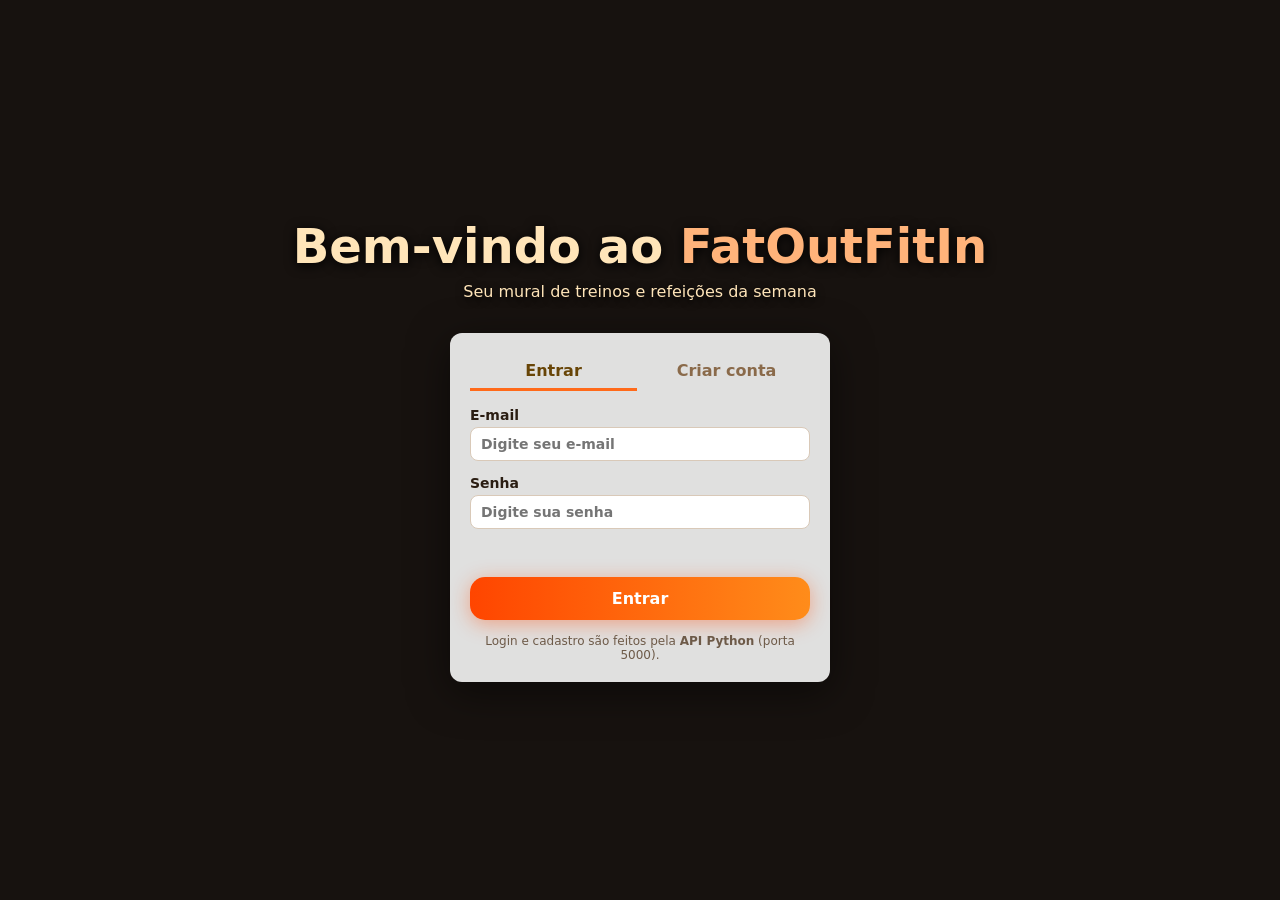
==== frontend/principal.html @ 639f62fc "FatOutFitIn: API Python (refeicoes/usuarios), API Java (treinos) e front-end de mural de cards" ====
<!DOCTYPE html>
<html lang="pt-br">
<head>
    <meta charset="UTF-8">
    <meta name="viewport" content="width=device-width, initial-scale=1.0">
    <title>FatOutFitIn | Mural</title>
    <link rel="stylesheet" href="./css/styles.css">
</head>
<body class="pagina-mural">

    <header class="topo">
        <div class="marca">🔥 <span>FatOutFitIn</span></div>
        <input id="busca" type="search" placeholder="Pesquisar cards...">
        <div class="status-apis">
            <span id="status-python" class="status" title="API Python - porta 5000">● Python</span>
            <span id="status-java" class="status" title="API Java - porta 8080">● Java</span>
        </div>
        <div class="usuario">
            <span id="nome-usuario"></span>
            <button id="btn-sair" class="btn-texto">Sair</button>
        </div>
    </header>

    <section class="barra">
        <div class="grupo-chips" id="filtro-tipo">
            <button class="chip ativo" data-tipo="todos">Tudo</button>
            <button class="chip" data-tipo="treino">🏋️ Treinos</button>
            <button class="chip" data-tipo="refeicao">🍽️ Refeições</button>
        </div>
        <div class="grupo-chips" id="filtro-dia"></div>
        <div class="grupo-chips">
            <button class="chip ativo" data-visao="mural">Mural</button>
            <button class="chip" data-visao="semana">Semana</button>
        </div>
    </section>

    <section class="novo-card">
        <button id="novo-treino" class="btn-novo treino">+ Novo treino <small>API Java</small></button>
        <button id="nova-refeicao" class="btn-novo refeicao">+ Nova refeição <small>API Python</small></button>
    </section>

    <section id="resumo" class="resumo"></section>

    <main id="conteudo">
        <section id="visao-mural">
            <h3 class="secao-titulo" id="titulo-fixados" hidden>📌 Fixados</h3>
            <div id="mural-fixados" class="mural"></div>
            <h3 class="secao-titulo" id="titulo-outros" hidden>Outros</h3>
            <div id="mural" class="mural"></div>
            <p id="vazio" class="vazio" hidden>Nenhum card por aqui. Crie um treino ou uma refeição!</p>
        </section>
        <section id="visao-semana" class="semana" hidden></section>
    </main>

    <!-- Editor de card -->
    <dialog id="editor">
        <form id="form-card" method="dialog">
            <h2 id="editor-titulo">Novo card</h2>

            <input name="titulo" class="input-titulo" placeholder="Título" maxlength="80" required>

            <div class="linha">
                <label>Dia
                    <select name="dia"></select>
                </label>
                <label class="so-treino">Grupo muscular
                    <input name="grupoMuscular" placeholder="Ex.: Peito e tríceps">
                </label>
                <label class="so-treino">Duração (min)
                    <input name="duracaoMin" type="number" min="0" max="600">
                </label>
                <label class="so-refeicao">Tipo
                    <select name="tipo">
                        <option value="cafe">Café da manhã</option>
                        <option value="almoco">Almoço</option>
                        <option value="lanche">Lanche</option>
                        <option value="jantar">Jantar</option>
                        <option value="pre-treino">Pré-treino</option>
                        <option value="pos-treino">Pós-treino</option>
                        <option value="ceia">Ceia</option>
                    </select>
                </label>
                <label class="so-refeicao">Calorias (kcal)
                    <input name="calorias" type="number" min="0">
                </label>
                <label class="so-refeicao">Proteínas (g)
                    <input name="proteinas" type="number" min="0">
                </label>
            </div>

            <h4 id="titulo-itens">Itens</h4>
            <div id="lista-itens" class="lista-itens"></div>
            <button type="button" id="add-item" class="btn-texto">+ Adicionar item</button>

            <label>Notas
                <textarea name="notas" rows="2" maxlength="500" placeholder="Observações, modo de preparo, dicas..."></textarea>
            </label>

            <div class="cores" id="seletor-cor"></div>

            <p id="erro-editor" class="mensagem erro" role="alert"></p>

            <div class="acoes-editor">
                <span id="origem-api" class="selo"></span>
                <button type="button" id="cancelar" class="btn-texto">Cancelar</button>
                <button type="submit" class="btn-primario">Salvar</button>
            </div>
        </form>
    </dialog>

    <div id="toast" class="toast" hidden></div>

    <script src="./js/api.js"></script>
    <script src="./js/mural.js"></script>
</body>
</html>
---- frontend/css/styles.css ----
/* =========================== Base =========================== */
:root {
    --fundo: #17120f;
    --superficie: #221b17;
    --superficie-2: #2d2420;
    --borda: #3d322c;
    --texto: #f3e9df;
    --texto-suave: #b5a69a;
    --fogo: #ff6a1a;
    --fogo-claro: #ffb37a;
    --java: #f89820;
    --python: #4b8bbe;
    --ok: #4caf7a;
    --erro: #ff5c5c;
    --raio: 12px;

    /* cores dos cards (estilo Keep, tema escuro) */
    --cor-padrao: #221b17;
    --cor-vermelho: #5c2b29;
    --cor-laranja: #614a19;
    --cor-amarelo: #635d19;
    --cor-verde: #345920;
    --cor-azul: #2d555e;
    --cor-roxo: #42275e;
    --cor-rosa: #5b2245;
}

* {
    padding: 0;
    margin: 0;
    box-sizing: border-box;
}

body {
    font-family: system-ui, -apple-system, "Segoe UI", Roboto, sans-serif;
    font-size: 16px;
    color: var(--texto);
    background: var(--fundo);
    min-height: 100vh;
}

button, input, select, textarea {
    font: inherit;
    color: inherit;
}

input, select, textarea {
    background: var(--superficie-2);
    border: 1px solid var(--borda);
    border-radius: 8px;
    padding: 8px 10px;
    width: 100%;
    outline: none;
}
input:focus, select:focus, textarea:focus {
    border-color: var(--fogo);
}
button { cursor: pointer; }

.mensagem { min-height: 1.2em; font-size: 14px; }
.mensagem.erro { color: var(--erro); }

/* =========================== Login =========================== */
.pagina-login {
    background-image: url(../img/FireAnimated.gif);
    background-size: cover;
    background-position: center;
    display: flex;
    flex-direction: column;
    align-items: center;
    justify-content: center;
    padding: 24px 16px;
}
.logo-login {
    color: rgb(255, 229, 185);
    font-size: clamp(28px, 6vw, 48px);
    text-align: center;
    text-shadow: 0 2px 12px #000;
}
.logo-login span { color: var(--fogo-claro); }
.slogan {
    color: #ffe5b9;
    margin: 8px 0 32px;
    text-shadow: 0 2px 8px #000;
    text-align: center;
}
.caixa-login {
    background-color: #f5f5f5e8;
    color: #2a1d12;
    width: min(380px, 100%);
    border-radius: var(--raio);
    padding: 20px;
    box-shadow: 0 10px 40px rgba(0, 0, 0, .5);
}
.caixa-login input {
    background: #fff;
    border-color: #d9c9b8;
    color: #2a1d12;
    margin-top: 4px;
}
.caixa-login form { display: flex; flex-direction: column; gap: 14px; }
.caixa-login label { font-weight: 600; font-size: 14px; }
.abas { display: flex; gap: 6px; margin-bottom: 16px; }
.aba {
    flex: 1;
    background: transparent;
    border: none;
    border-bottom: 3px solid transparent;
    padding: 8px;
    font-weight: 600;
    color: #8a6a4a;
}
.aba.ativa { color: rgb(104, 69, 7); border-color: var(--fogo); }
#login {
    margin-top: 4px;
    padding: 12px;
    border: none;
    border-radius: 15px;
    font-weight: 700;
    color: #fff;
    background: linear-gradient(90deg, #ff4500, #ff8c1a);
    box-shadow: 0 4px 20px rgba(255, 69, 0, 0.4);
}
#login:disabled { opacity: .6; cursor: wait; }
.dica { margin-top: 14px; font-size: 12px; color: #6d5a48; text-align: center; }

/* =========================== Mural =========================== */
.topo {
    position: sticky;
    top: 0;
    z-index: 5;
    display: flex;
    align-items: center;
    gap: 16px;
    padding: 12px 24px;
    background: rgba(23, 18, 15, .92);
    backdrop-filter: blur(8px);
    border-bottom: 1px solid var(--borda);
    flex-wrap: wrap;
}
.marca { font-size: 22px; font-weight: 800; }
.marca span {
    background: linear-gradient(90deg, var(--fogo), var(--fogo-claro));
    -webkit-background-clip: text;
    background-clip: text;
    color: transparent;
}
#busca { flex: 1; min-width: 180px; max-width: 520px; }
.status-apis { display: flex; gap: 8px; font-size: 13px; }
.status {
    padding: 4px 10px;
    border-radius: 99px;
    background: var(--superficie-2);
    color: var(--erro);
}
.status.online { color: var(--ok); }
.usuario { display: flex; align-items: center; gap: 10px; margin-left: auto; color: var(--texto-suave); }

.btn-texto {
    background: none;
    border: none;
    color: var(--fogo-claro);
    padding: 6px 10px;
    border-radius: 8px;
}
.btn-texto:hover { background: var(--superficie-2); }

.barra {
    display: flex;
    flex-wrap: wrap;
    gap: 12px 24px;
    justify-content: center;
    padding: 16px 24px 0;
}
.grupo-chips { display: flex; flex-wrap: wrap; gap: 6px; }
.chip {
    border: 1px solid var(--borda);
    background: transparent;
    padding: 6px 14px;
    border-radius: 99px;
    color: var(--texto-suave);
    font-size: 14px;
}
.chip:hover { border-color: var(--fogo); }
.chip.ativo { background: var(--fogo); border-color: var(--fogo); color: #1a0d05; font-weight: 600; }

.novo-card {
    display: flex;
    gap: 12px;
    justify-content: center;
    padding: 20px 24px 8px;
    flex-wrap: wrap;
}
.btn-novo {
    display: flex;
    flex-direction: column;
    align-items: flex-start;
    min-width: 220px;
    padding: 14px 18px;
    border-radius: var(--raio);
    background: var(--superficie);
    border: 1px solid var(--borda);
    font-weight: 600;
    text-align: left;
    box-shadow: 0 2px 8px rgba(0, 0, 0, .35);
}
.btn-novo small { font-weight: 400; font-size: 12px; color: var(--texto-suave); }
.btn-novo.treino { border-left: 4px solid var(--java); }
.btn-novo.refeicao { border-left: 4px solid var(--python); }
.btn-novo:hover { background: var(--superficie-2); }

.resumo {
    display: flex;
    flex-wrap: wrap;
    gap: 10px;
    justify-content: center;
    padding: 12px 24px;
}
.indicador {
    display: flex;
    flex-direction: column;
    align-items: center;
    min-width: 130px;
    padding: 10px 14px;
    border-radius: var(--raio);
    background: var(--superficie);
    border: 1px solid var(--borda);
}
.indicador b { font-size: 22px; color: var(--fogo-claro); }
.indicador span { font-size: 13px; color: var(--texto-suave); }
.indicador small { font-size: 11px; color: var(--texto-suave); opacity: .7; }

#conteudo { padding: 8px 24px 48px; max-width: 1400px; margin: 0 auto; }
.secao-titulo {
    font-size: 12px;
    letter-spacing: .08em;
    text-transform: uppercase;
    color: var(--texto-suave);
    margin: 16px 4px 8px;
}

/* layout "masonry" com colunas, como o Google Keep */
.mural { columns: 280px; column-gap: 16px; }
.vazio { text-align: center; color: var(--texto-suave); padding: 40px 0; }

.card {
    break-inside: avoid;
    margin-bottom: 16px;
    padding: 14px;
    border-radius: var(--raio);
    border: 1px solid var(--borda);
    background: var(--cor-padrao);
    transition: box-shadow .15s, transform .15s;
}
.card:hover { box-shadow: 0 4px 18px rgba(0, 0, 0, .5); }
.card header { display: flex; align-items: center; gap: 6px; margin-bottom: 8px; }
.card header .icone { margin-left: auto; }
.card h3 { font-size: 17px; cursor: pointer; margin-bottom: 4px; word-break: break-word; }
.card .meta { font-size: 13px; color: var(--texto-suave); margin-bottom: 8px; }
.card .notas { font-size: 14px; white-space: pre-wrap; margin-top: 8px; color: var(--texto-suave); }

.etiqueta {
    font-size: 11px;
    padding: 2px 8px;
    border-radius: 99px;
    background: rgba(255, 255, 255, .08);
}
.etiqueta.treino { color: var(--java); }
.etiqueta.refeicao { color: #8ec5f0; }

.checklist { list-style: none; display: flex; flex-direction: column; gap: 4px; }
.checklist li { display: flex; justify-content: space-between; gap: 8px; font-size: 14px; }
.checklist label { display: flex; gap: 8px; align-items: flex-start; cursor: pointer; }
.checklist input { width: auto; margin-top: 3px; accent-color: var(--fogo); }
.checklist small { color: var(--texto-suave); white-space: nowrap; }
.checklist li.feito span { text-decoration: line-through; opacity: .55; }

.progresso { height: 4px; border-radius: 4px; background: rgba(255, 255, 255, .1); margin-top: 10px; overflow: hidden; }
.progresso span { display: block; height: 100%; background: linear-gradient(90deg, var(--fogo), var(--fogo-claro)); }

.card footer {
    display: flex;
    align-items: center;
    gap: 4px;
    margin-top: 12px;
    opacity: .35;
    transition: opacity .15s;
}
.card:hover footer, .card:focus-within footer { opacity: 1; }
.origem { font-size: 11px; color: var(--texto-suave); margin-right: auto; }

.icone {
    background: none;
    border: none;
    border-radius: 50%;
    width: 30px;
    height: 30px;
    filter: grayscale(1);
    opacity: .7;
}
.icone:hover { background: rgba(255, 255, 255, .1); opacity: 1; filter: none; }
.icone.ativo { filter: none; opacity: 1; }

.paleta { display: flex; gap: 2px; }
.bolinha {
    width: 16px;
    height: 16px;
    border-radius: 50%;
    border: 1px solid rgba(255, 255, 255, .25);
}
.bolinha.selecionada { outline: 2px solid var(--fogo); outline-offset: 2px; }
.cor-padrao { background: var(--cor-padrao); }
.cor-vermelho { background: var(--cor-vermelho); }
.cor-laranja { background: var(--cor-laranja); }
.cor-amarelo { background: var(--cor-amarelo); }
.cor-verde { background: var(--cor-verde); }
.cor-azul { background: var(--cor-azul); }
.cor-roxo { background: var(--cor-roxo); }
.cor-rosa { background: var(--cor-rosa); }

/* visão semanal */
.semana {
    display: grid;
    grid-template-columns: repeat(7, minmax(230px, 1fr));
    gap: 12px;
    overflow-x: auto;
    padding-bottom: 8px;
}
.coluna-dia {
    background: rgba(255, 255, 255, .03);
    border: 1px solid var(--borda);
    border-radius: var(--raio);
    padding: 10px;
}
.coluna-dia.hoje { border-color: var(--fogo); }
.coluna-dia h3 { font-size: 16px; margin-bottom: 6px; }
.coluna-dia h3 small { color: var(--fogo); font-size: 12px; }
.coluna-dia .totais { display: flex; flex-direction: column; gap: 2px; font-size: 12px; color: var(--texto-suave); margin-bottom: 10px; }
.coluna-dia .card { margin-bottom: 10px; }
.coluna-dia .card .paleta { display: none; }

/* editor */
dialog {
    margin: auto;
    width: min(640px, calc(100% - 32px));
    max-height: calc(100vh - 32px);
    background: var(--superficie);
    color: var(--texto);
    border: 1px solid var(--borda);
    border-radius: var(--raio);
    padding: 20px;
}
dialog::backdrop { background: rgba(0, 0, 0, .6); }
#form-card { display: flex; flex-direction: column; gap: 12px; }
#form-card h2 { font-size: 18px; }
#form-card h4 { font-size: 14px; color: var(--texto-suave); }
#form-card label { font-size: 13px; color: var(--texto-suave); display: flex; flex-direction: column; gap: 4px; }
.input-titulo { font-size: 18px; font-weight: 600; }
.linha { display: grid; grid-template-columns: repeat(auto-fit, minmax(140px, 1fr)); gap: 10px; }
.modo-treino .so-refeicao, .modo-refeicao .so-treino { display: none !important; }
.lista-itens { display: flex; flex-direction: column; gap: 6px; }
.item-editor { display: flex; gap: 6px; align-items: center; }
.item-editor input[type=checkbox] { width: auto; accent-color: var(--fogo); }
.item-editor .cresce { flex: 1; min-width: 0; }
.item-editor .curto { width: 70px; flex: none; }
.cores { display: flex; gap: 8px; }
.cores .bolinha { width: 24px; height: 24px; }
.acoes-editor { display: flex; align-items: center; gap: 8px; justify-content: flex-end; }
.selo { margin-right: auto; font-size: 12px; color: var(--texto-suave); }
.btn-primario {
    border: none;
    border-radius: 8px;
    padding: 8px 20px;
    font-weight: 700;
    color: #1a0d05;
    background: linear-gradient(90deg, var(--fogo), var(--fogo-claro));
}

.toast {
    position: fixed;
    bottom: 24px;
    left: 50%;
    transform: translateX(-50%);
    background: #333;
    color: #fff;
    padding: 10px 18px;
    border-radius: 8px;
    box-shadow: 0 4px 16px rgba(0, 0, 0, .5);
    z-index: 10;
    max-width: calc(100% - 32px);
}
.toast.erro { background: #7a2020; }

@media (max-width: 640px) {
    .topo { padding: 10px 16px; gap: 10px; }
    .barra, .novo-card, .resumo, #conteudo { padding-left: 16px; padding-right: 16px; }
    .btn-novo { min-width: 0; flex: 1; }
    .item-editor { flex-wrap: wrap; }
    .item-editor .cresce { flex-basis: calc(100% - 70px); }
}
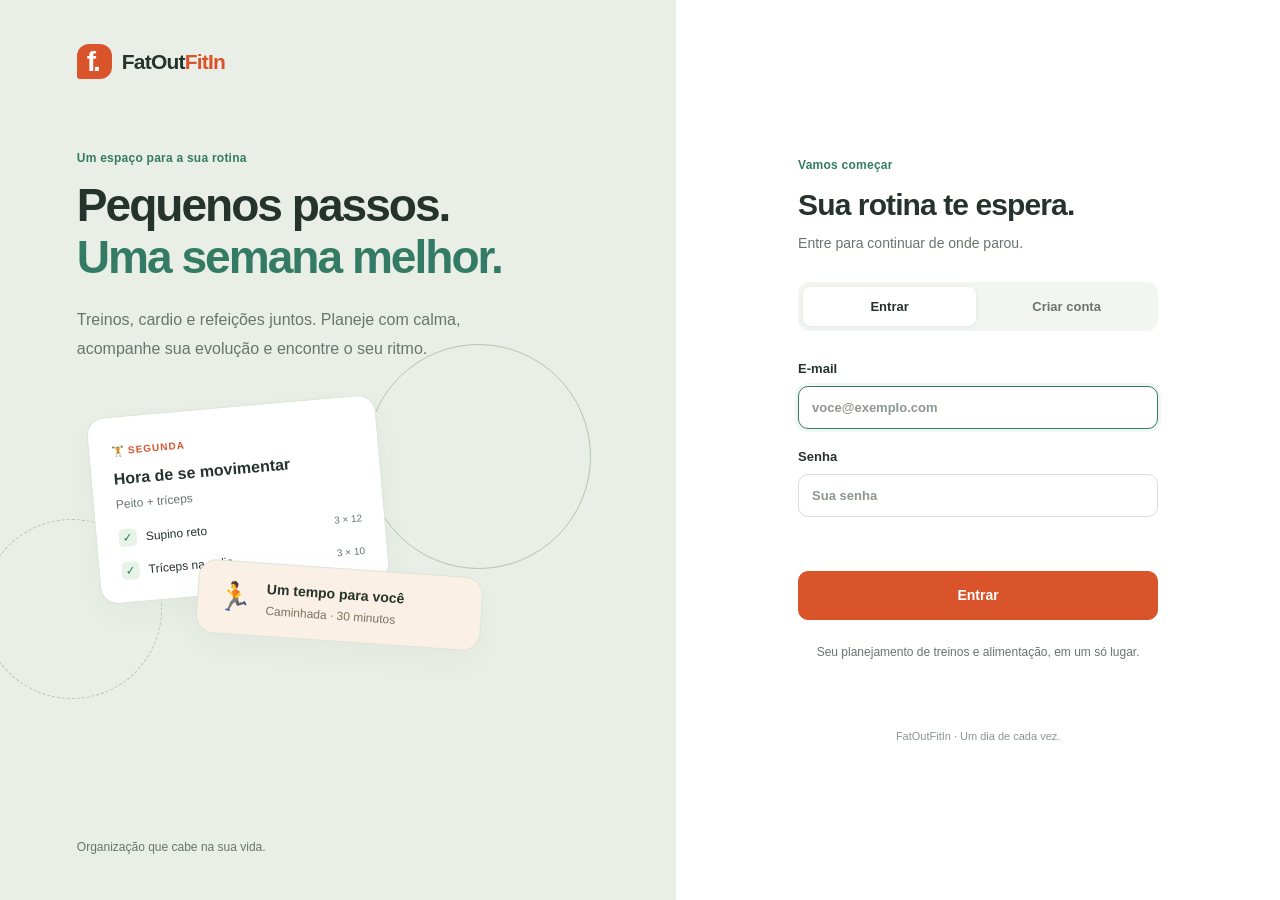
==== commit 3f7d6e18: "Melhora planejamento com cardio, catálogos personalizados e novo visual Adiciona autenticação assina" ====
--- a/frontend/principal.html
+++ b/frontend/principal.html
@@ -1,116 +1,47 @@
-<!DOCTYPE html>
-<html lang="pt-br">
-<head>
-    <meta charset="UTF-8">
-    <meta name="viewport" content="width=device-width, initial-scale=1.0">
-    <title>FatOutFitIn | Mural</title>
-    <link rel="stylesheet" href="./css/styles.css">
-</head>
-<body class="pagina-mural">
-
-    <header class="topo">
-        <div class="marca">🔥 <span>FatOutFitIn</span></div>
-        <input id="busca" type="search" placeholder="Pesquisar cards...">
-        <div class="status-apis">
-            <span id="status-python" class="status" title="API Python - porta 5000">● Python</span>
-            <span id="status-java" class="status" title="API Java - porta 8080">● Java</span>
-        </div>
-        <div class="usuario">
-            <span id="nome-usuario"></span>
-            <button id="btn-sair" class="btn-texto">Sair</button>
-        </div>
-    </header>
-
-    <section class="barra">
-        <div class="grupo-chips" id="filtro-tipo">
-            <button class="chip ativo" data-tipo="todos">Tudo</button>
-            <button class="chip" data-tipo="treino">🏋️ Treinos</button>
-            <button class="chip" data-tipo="refeicao">🍽️ Refeições</button>
-        </div>
-        <div class="grupo-chips" id="filtro-dia"></div>
-        <div class="grupo-chips">
-            <button class="chip ativo" data-visao="mural">Mural</button>
-            <button class="chip" data-visao="semana">Semana</button>
-        </div>
-    </section>
-
-    <section class="novo-card">
-        <button id="novo-treino" class="btn-novo treino">+ Novo treino <small>API Java</small></button>
-        <button id="nova-refeicao" class="btn-novo refeicao">+ Nova refeição <small>API Python</small></button>
-    </section>
-
-    <section id="resumo" class="resumo"></section>
-
-    <main id="conteudo">
-        <section id="visao-mural">
-            <h3 class="secao-titulo" id="titulo-fixados" hidden>📌 Fixados</h3>
-            <div id="mural-fixados" class="mural"></div>
-            <h3 class="secao-titulo" id="titulo-outros" hidden>Outros</h3>
-            <div id="mural" class="mural"></div>
-            <p id="vazio" class="vazio" hidden>Nenhum card por aqui. Crie um treino ou uma refeição!</p>
-        </section>
-        <section id="visao-semana" class="semana" hidden></section>
-    </main>
-
-    <!-- Editor de card -->
-    <dialog id="editor">
-        <form id="form-card" method="dialog">
-            <h2 id="editor-titulo">Novo card</h2>
-
-            <input name="titulo" class="input-titulo" placeholder="Título" maxlength="80" required>
-
-            <div class="linha">
-                <label>Dia
-                    <select name="dia"></select>
-                </label>
-                <label class="so-treino">Grupo muscular
-                    <input name="grupoMuscular" placeholder="Ex.: Peito e tríceps">
-                </label>
-                <label class="so-treino">Duração (min)
-                    <input name="duracaoMin" type="number" min="0" max="600">
-                </label>
-                <label class="so-refeicao">Tipo
-                    <select name="tipo">
-                        <option value="cafe">Café da manhã</option>
-                        <option value="almoco">Almoço</option>
-                        <option value="lanche">Lanche</option>
-                        <option value="jantar">Jantar</option>
-                        <option value="pre-treino">Pré-treino</option>
-                        <option value="pos-treino">Pós-treino</option>
-                        <option value="ceia">Ceia</option>
-                    </select>
-                </label>
-                <label class="so-refeicao">Calorias (kcal)
-                    <input name="calorias" type="number" min="0">
-                </label>
-                <label class="so-refeicao">Proteínas (g)
-                    <input name="proteinas" type="number" min="0">
-                </label>
-            </div>
-
-            <h4 id="titulo-itens">Itens</h4>
-            <div id="lista-itens" class="lista-itens"></div>
-            <button type="button" id="add-item" class="btn-texto">+ Adicionar item</button>
-
-            <label>Notas
-                <textarea name="notas" rows="2" maxlength="500" placeholder="Observações, modo de preparo, dicas..."></textarea>
-            </label>
-
-            <div class="cores" id="seletor-cor"></div>
-
-            <p id="erro-editor" class="mensagem erro" role="alert"></p>
-
-            <div class="acoes-editor">
-                <span id="origem-api" class="selo"></span>
-                <button type="button" id="cancelar" class="btn-texto">Cancelar</button>
-                <button type="submit" class="btn-primario">Salvar</button>
-            </div>
-        </form>
-    </dialog>
-
-    <div id="toast" class="toast" hidden></div>
-
-    <script src="./js/api.js"></script>
-    <script src="./js/mural.js"></script>
-</body>
-</html>
+<!doctype html>
+<html lang="pt-BR"><head>
+  <meta charset="utf-8"><meta name="viewport" content="width=device-width,initial-scale=1">
+  <meta name="theme-color" content="#f4f6f3"><title>FatOutFitIn · Meu planejamento</title><link rel="stylesheet" href="./css/styles.css">
+</head><body class="pagina-mural">
+  <aside class="sidebar">
+    <a class="marca" href="./principal.html"><span class="brand-symbol" aria-hidden="true">f.</span>FatOut<span>FitIn</span></a>
+    <p class="nav-caption">Seu espaço</p><nav id="filtro-tipo" aria-label="Filtrar planejamento">
+      <button class="nav-item ativo" data-tipo="todos"><span aria-hidden="true">▦</span> Meu planejamento</button>
+      <button class="nav-item" data-tipo="treino"><span aria-hidden="true">🏋️</span> Musculação</button>
+      <button class="nav-item" data-tipo="cardio"><span aria-hidden="true">🏃</span> Cardio</button>
+      <button class="nav-item" data-tipo="refeicao"><span aria-hidden="true">🍽️</span> Refeições</button>
+    </nav><div class="sidebar-note"><span class="small-sun" aria-hidden="true">✳</span><strong>O seu ritmo conta.</strong><p>Uma rotina consistente começa com o próximo passo.</p></div>
+    <details class="diagnostico"><summary>Conexão dos serviços</summary><div class="status-apis"><span id="status-python" class="status">Python</span><span id="status-java" class="status">Java</span></div></details>
+    <button id="btn-sair" class="nav-item sair"><span aria-hidden="true">⇥</span> Sair da conta</button>
+  </aside>
+  <div class="app-main"><header class="topo">
+    <div class="mobile-brand">FatOutFitIn</div><span class="breadcrumb">Meu espaço <span>/</span> Planejamento</span>
+    <label class="search-wrap"><span aria-hidden="true">⌕</span><input id="busca" type="search" placeholder="Buscar no seu mural" aria-label="Buscar no mural"></label>
+    <div class="usuario"><span id="avatar" class="avatar" aria-hidden="true"></span><span id="nome-usuario"></span></div>
+  </header><main class="workspace">
+    <section class="page-heading"><div><p id="saudacao" class="greeting"></p><h1>Sua semana, no seu ritmo.</h1><p class="page-description">Um lugar para cuidar do que faz bem a você.</p></div>
+      <div class="novo-card"><button id="novo-treino" class="btn-primario">+ Novo treino</button><button id="novo-cardio" class="btn-secundario">+ Cardio</button><button id="nova-refeicao" class="btn-secundario">+ Refeição</button></div>
+    </section><section id="resumo" class="resumo" aria-label="Resumo da semana"></section>
+    <section class="barra" aria-label="Visualização e dias"><div class="toolbar-title"><span class="section-dot"></span><h2 id="titulo-mural">Meu mural</h2><span id="contagem-cards" class="count-badge">0</span></div>
+      <div class="toolbar-actions"><details id="filtro-dia" class="day-picker"><summary><span aria-hidden="true">▦</span><span id="dia-filtro-label">Semana toda</span><span class="chevron">⌄</span></summary><div class="day-popover"><span class="popover-label">Qual dia você quer ver?</span><div id="dias-filtro" class="day-balloons"></div><button type="button" data-dia-filtro="todos" class="all-days">Ver a semana toda</button></div></details>
+        <div id="filtro-visao" class="view-switch" role="group" aria-label="Visualização"><button class="ativo" data-visao="mural">Mural</button><button data-visao="semana">Semana</button></div></div>
+    </section><div id="erro-carregamento" class="load-error" hidden role="alert"></div>
+    <div id="conteudo"><section id="visao-mural"><h3 class="secao-titulo" id="titulo-fixados" hidden>Fixados para você</h3><div id="mural-fixados" class="mural"></div><h3 class="secao-titulo" id="titulo-outros" hidden>Seu planejamento</h3><div id="mural" class="mural"></div><div id="vazio" class="vazio" hidden></div></section><section id="visao-semana" class="semana" hidden aria-label="Planejamento por dia"></section></div>
+    <footer class="workspace-footer">Um dia de cada vez. Cada passo conta.</footer>
+  </main></div>
+  <dialog id="editor" aria-labelledby="editor-titulo"><form id="form-card" novalidate>
+    <div class="editor-header"><div><span id="editor-tag" class="intro-tag">Planeje seu próximo passo</span><h2 id="editor-titulo">Novo treino</h2></div><button type="button" id="fechar-editor" class="icon-button" aria-label="Fechar editor">×</button></div>
+    <label>Título<input name="titulo" class="input-titulo" placeholder="Ex.: Treino A" maxlength="80" required></label>
+    <div class="editor-grid"><div class="field"><span class="field-label">Dia da semana</span><input name="dia" type="hidden"><details id="editor-dia" class="day-picker"><summary><span id="dia-editor-label"></span><span class="chevron">⌄</span></summary><div class="day-popover"><span class="popover-label">Escolha um dia</span><div id="dias-editor" class="day-balloons"></div></div></details></div>
+      <label class="so-atividade">Duração (min)<input name="duracaoMin" type="number" min="0" max="600" placeholder="Ex.: 45"></label>
+      <label class="so-refeicao">Refeição<select name="tipo"><option value="cafe">Café da manhã</option><option value="almoco">Almoço</option><option value="lanche">Lanche</option><option value="jantar">Jantar</option><option value="pre-treino">Pré-treino</option><option value="pos-treino">Pós-treino</option><option value="ceia">Ceia</option></select></label></div>
+    <fieldset class="so-treino grupos-field"><legend>Grupos musculares <small>Escolha quantos quiser</small></legend><div id="grupos-musculares" class="choice-pills"></div><details class="custom-add"><summary>+ Grupo personalizado</summary><div class="custom-row"><input id="nome-grupo-personalizado" aria-label="Nome do grupo personalizado" maxlength="40" placeholder="Nome do seu grupo"><button type="button" id="salvar-grupo" class="btn-secundario">Salvar grupo</button></div><small>Fica salvo na sua conta para os próximos treinos.</small></details></fieldset>
+    <div class="so-cardio cardio-fields"><div class="editor-grid"><label>Atividade<select name="tipoCardio" id="tipo-cardio"></select></label><label>Intensidade<select name="intensidade"><option value="leve">Leve</option><option value="moderada">Moderada</option><option value="intensa">Intensa</option></select></label><label>Distância (km) <small>Opcional</small><input name="distanciaKm" type="number" min="0" max="1000" step="0.01" placeholder="Ex.: 5"></label></div><label id="outra-atividade-wrap" hidden>Nome da atividade<input name="outraAtividade" maxlength="80" placeholder="Ex.: Patinação"></label><label class="check-row"><input name="concluido" type="checkbox"> Já concluí este cardio</label></div>
+    <section class="so-itens"><div class="items-heading"><h3 id="titulo-itens">Exercícios</h3><button type="button" id="add-item" class="btn-texto">+ Adicionar exercício</button></div><p class="so-refeicao ajuda">Escolha um alimento e a quantidade. Os nutrientes são calculados automaticamente.</p><div id="lista-itens" class="lista-itens"></div><div id="totais-editor" class="so-refeicao totais-editor"></div></section>
+    <label>Observações <small>Opcional</small><textarea name="notas" rows="2" maxlength="500"></textarea></label>
+    <details class="card-customization"><summary>Personalizar cor do card</summary><div class="cores" id="seletor-cor"></div></details>
+    <p id="erro-editor" class="mensagem erro" role="alert"></p>
+    <div class="acoes-editor"><span id="origem-api" class="selo"></span><button type="button" id="cancelar" class="btn-secundario">Cancelar</button><button type="submit" class="btn-primario">Salvar treino</button></div>
+  </form></dialog><div id="toast" class="toast" role="status" aria-live="polite" hidden></div>
+  <script src="./js/config.js"></script><script src="./js/api.js"></script><script src="./js/mural.js"></script>
+</body></html>
--- a/frontend/css/styles.css
+++ b/frontend/css/styles.css
@@ -1,400 +1,69 @@
-/* =========================== Base =========================== */
-:root {
-    --fundo: #17120f;
-    --superficie: #221b17;
-    --superficie-2: #2d2420;
-    --borda: #3d322c;
-    --texto: #f3e9df;
-    --texto-suave: #b5a69a;
-    --fogo: #ff6a1a;
-    --fogo-claro: #ffb37a;
-    --java: #f89820;
-    --python: #4b8bbe;
-    --ok: #4caf7a;
-    --erro: #ff5c5c;
-    --raio: 12px;
-
-    /* cores dos cards (estilo Keep, tema escuro) */
-    --cor-padrao: #221b17;
-    --cor-vermelho: #5c2b29;
-    --cor-laranja: #614a19;
-    --cor-amarelo: #635d19;
-    --cor-verde: #345920;
-    --cor-azul: #2d555e;
-    --cor-roxo: #42275e;
-    --cor-rosa: #5b2245;
-}
-
-* {
-    padding: 0;
-    margin: 0;
-    box-sizing: border-box;
-}
-
-body {
-    font-family: system-ui, -apple-system, "Segoe UI", Roboto, sans-serif;
-    font-size: 16px;
-    color: var(--texto);
-    background: var(--fundo);
-    min-height: 100vh;
-}
-
-button, input, select, textarea {
-    font: inherit;
-    color: inherit;
-}
-
-input, select, textarea {
-    background: var(--superficie-2);
-    border: 1px solid var(--borda);
-    border-radius: 8px;
-    padding: 8px 10px;
-    width: 100%;
-    outline: none;
-}
-input:focus, select:focus, textarea:focus {
-    border-color: var(--fogo);
-}
-button { cursor: pointer; }
-
-.mensagem { min-height: 1.2em; font-size: 14px; }
-.mensagem.erro { color: var(--erro); }
-
-/* =========================== Login =========================== */
-.pagina-login {
-    background-image: url(../img/FireAnimated.gif);
-    background-size: cover;
-    background-position: center;
-    display: flex;
-    flex-direction: column;
-    align-items: center;
-    justify-content: center;
-    padding: 24px 16px;
-}
-.logo-login {
-    color: rgb(255, 229, 185);
-    font-size: clamp(28px, 6vw, 48px);
-    text-align: center;
-    text-shadow: 0 2px 12px #000;
-}
-.logo-login span { color: var(--fogo-claro); }
-.slogan {
-    color: #ffe5b9;
-    margin: 8px 0 32px;
-    text-shadow: 0 2px 8px #000;
-    text-align: center;
-}
-.caixa-login {
-    background-color: #f5f5f5e8;
-    color: #2a1d12;
-    width: min(380px, 100%);
-    border-radius: var(--raio);
-    padding: 20px;
-    box-shadow: 0 10px 40px rgba(0, 0, 0, .5);
-}
-.caixa-login input {
-    background: #fff;
-    border-color: #d9c9b8;
-    color: #2a1d12;
-    margin-top: 4px;
-}
-.caixa-login form { display: flex; flex-direction: column; gap: 14px; }
-.caixa-login label { font-weight: 600; font-size: 14px; }
-.abas { display: flex; gap: 6px; margin-bottom: 16px; }
-.aba {
-    flex: 1;
-    background: transparent;
-    border: none;
-    border-bottom: 3px solid transparent;
-    padding: 8px;
-    font-weight: 600;
-    color: #8a6a4a;
-}
-.aba.ativa { color: rgb(104, 69, 7); border-color: var(--fogo); }
-#login {
-    margin-top: 4px;
-    padding: 12px;
-    border: none;
-    border-radius: 15px;
-    font-weight: 700;
-    color: #fff;
-    background: linear-gradient(90deg, #ff4500, #ff8c1a);
-    box-shadow: 0 4px 20px rgba(255, 69, 0, 0.4);
-}
-#login:disabled { opacity: .6; cursor: wait; }
-.dica { margin-top: 14px; font-size: 12px; color: #6d5a48; text-align: center; }
-
-/* =========================== Mural =========================== */
-.topo {
-    position: sticky;
-    top: 0;
-    z-index: 5;
-    display: flex;
-    align-items: center;
-    gap: 16px;
-    padding: 12px 24px;
-    background: rgba(23, 18, 15, .92);
-    backdrop-filter: blur(8px);
-    border-bottom: 1px solid var(--borda);
-    flex-wrap: wrap;
-}
-.marca { font-size: 22px; font-weight: 800; }
-.marca span {
-    background: linear-gradient(90deg, var(--fogo), var(--fogo-claro));
-    -webkit-background-clip: text;
-    background-clip: text;
-    color: transparent;
-}
-#busca { flex: 1; min-width: 180px; max-width: 520px; }
-.status-apis { display: flex; gap: 8px; font-size: 13px; }
-.status {
-    padding: 4px 10px;
-    border-radius: 99px;
-    background: var(--superficie-2);
-    color: var(--erro);
-}
-.status.online { color: var(--ok); }
-.usuario { display: flex; align-items: center; gap: 10px; margin-left: auto; color: var(--texto-suave); }
-
-.btn-texto {
-    background: none;
-    border: none;
-    color: var(--fogo-claro);
-    padding: 6px 10px;
-    border-radius: 8px;
-}
-.btn-texto:hover { background: var(--superficie-2); }
-
-.barra {
-    display: flex;
-    flex-wrap: wrap;
-    gap: 12px 24px;
-    justify-content: center;
-    padding: 16px 24px 0;
-}
-.grupo-chips { display: flex; flex-wrap: wrap; gap: 6px; }
-.chip {
-    border: 1px solid var(--borda);
-    background: transparent;
-    padding: 6px 14px;
-    border-radius: 99px;
-    color: var(--texto-suave);
-    font-size: 14px;
-}
-.chip:hover { border-color: var(--fogo); }
-.chip.ativo { background: var(--fogo); border-color: var(--fogo); color: #1a0d05; font-weight: 600; }
-
-.novo-card {
-    display: flex;
-    gap: 12px;
-    justify-content: center;
-    padding: 20px 24px 8px;
-    flex-wrap: wrap;
-}
-.btn-novo {
-    display: flex;
-    flex-direction: column;
-    align-items: flex-start;
-    min-width: 220px;
-    padding: 14px 18px;
-    border-radius: var(--raio);
-    background: var(--superficie);
-    border: 1px solid var(--borda);
-    font-weight: 600;
-    text-align: left;
-    box-shadow: 0 2px 8px rgba(0, 0, 0, .35);
-}
-.btn-novo small { font-weight: 400; font-size: 12px; color: var(--texto-suave); }
-.btn-novo.treino { border-left: 4px solid var(--java); }
-.btn-novo.refeicao { border-left: 4px solid var(--python); }
-.btn-novo:hover { background: var(--superficie-2); }
-
-.resumo {
-    display: flex;
-    flex-wrap: wrap;
-    gap: 10px;
-    justify-content: center;
-    padding: 12px 24px;
-}
-.indicador {
-    display: flex;
-    flex-direction: column;
-    align-items: center;
-    min-width: 130px;
-    padding: 10px 14px;
-    border-radius: var(--raio);
-    background: var(--superficie);
-    border: 1px solid var(--borda);
-}
-.indicador b { font-size: 22px; color: var(--fogo-claro); }
-.indicador span { font-size: 13px; color: var(--texto-suave); }
-.indicador small { font-size: 11px; color: var(--texto-suave); opacity: .7; }
-
-#conteudo { padding: 8px 24px 48px; max-width: 1400px; margin: 0 auto; }
-.secao-titulo {
-    font-size: 12px;
-    letter-spacing: .08em;
-    text-transform: uppercase;
-    color: var(--texto-suave);
-    margin: 16px 4px 8px;
-}
-
-/* layout "masonry" com colunas, como o Google Keep */
-.mural { columns: 280px; column-gap: 16px; }
-.vazio { text-align: center; color: var(--texto-suave); padding: 40px 0; }
-
-.card {
-    break-inside: avoid;
-    margin-bottom: 16px;
-    padding: 14px;
-    border-radius: var(--raio);
-    border: 1px solid var(--borda);
-    background: var(--cor-padrao);
-    transition: box-shadow .15s, transform .15s;
-}
-.card:hover { box-shadow: 0 4px 18px rgba(0, 0, 0, .5); }
-.card header { display: flex; align-items: center; gap: 6px; margin-bottom: 8px; }
-.card header .icone { margin-left: auto; }
-.card h3 { font-size: 17px; cursor: pointer; margin-bottom: 4px; word-break: break-word; }
-.card .meta { font-size: 13px; color: var(--texto-suave); margin-bottom: 8px; }
-.card .notas { font-size: 14px; white-space: pre-wrap; margin-top: 8px; color: var(--texto-suave); }
-
-.etiqueta {
-    font-size: 11px;
-    padding: 2px 8px;
-    border-radius: 99px;
-    background: rgba(255, 255, 255, .08);
-}
-.etiqueta.treino { color: var(--java); }
-.etiqueta.refeicao { color: #8ec5f0; }
-
-.checklist { list-style: none; display: flex; flex-direction: column; gap: 4px; }
-.checklist li { display: flex; justify-content: space-between; gap: 8px; font-size: 14px; }
-.checklist label { display: flex; gap: 8px; align-items: flex-start; cursor: pointer; }
-.checklist input { width: auto; margin-top: 3px; accent-color: var(--fogo); }
-.checklist small { color: var(--texto-suave); white-space: nowrap; }
-.checklist li.feito span { text-decoration: line-through; opacity: .55; }
-
-.progresso { height: 4px; border-radius: 4px; background: rgba(255, 255, 255, .1); margin-top: 10px; overflow: hidden; }
-.progresso span { display: block; height: 100%; background: linear-gradient(90deg, var(--fogo), var(--fogo-claro)); }
-
-.card footer {
-    display: flex;
-    align-items: center;
-    gap: 4px;
-    margin-top: 12px;
-    opacity: .35;
-    transition: opacity .15s;
-}
-.card:hover footer, .card:focus-within footer { opacity: 1; }
-.origem { font-size: 11px; color: var(--texto-suave); margin-right: auto; }
-
-.icone {
-    background: none;
-    border: none;
-    border-radius: 50%;
-    width: 30px;
-    height: 30px;
-    filter: grayscale(1);
-    opacity: .7;
-}
-.icone:hover { background: rgba(255, 255, 255, .1); opacity: 1; filter: none; }
-.icone.ativo { filter: none; opacity: 1; }
-
-.paleta { display: flex; gap: 2px; }
-.bolinha {
-    width: 16px;
-    height: 16px;
-    border-radius: 50%;
-    border: 1px solid rgba(255, 255, 255, .25);
-}
-.bolinha.selecionada { outline: 2px solid var(--fogo); outline-offset: 2px; }
-.cor-padrao { background: var(--cor-padrao); }
-.cor-vermelho { background: var(--cor-vermelho); }
-.cor-laranja { background: var(--cor-laranja); }
-.cor-amarelo { background: var(--cor-amarelo); }
-.cor-verde { background: var(--cor-verde); }
-.cor-azul { background: var(--cor-azul); }
-.cor-roxo { background: var(--cor-roxo); }
-.cor-rosa { background: var(--cor-rosa); }
-
-/* visão semanal */
-.semana {
-    display: grid;
-    grid-template-columns: repeat(7, minmax(230px, 1fr));
-    gap: 12px;
-    overflow-x: auto;
-    padding-bottom: 8px;
-}
-.coluna-dia {
-    background: rgba(255, 255, 255, .03);
-    border: 1px solid var(--borda);
-    border-radius: var(--raio);
-    padding: 10px;
-}
-.coluna-dia.hoje { border-color: var(--fogo); }
-.coluna-dia h3 { font-size: 16px; margin-bottom: 6px; }
-.coluna-dia h3 small { color: var(--fogo); font-size: 12px; }
-.coluna-dia .totais { display: flex; flex-direction: column; gap: 2px; font-size: 12px; color: var(--texto-suave); margin-bottom: 10px; }
-.coluna-dia .card { margin-bottom: 10px; }
-.coluna-dia .card .paleta { display: none; }
-
-/* editor */
-dialog {
-    margin: auto;
-    width: min(640px, calc(100% - 32px));
-    max-height: calc(100vh - 32px);
-    background: var(--superficie);
-    color: var(--texto);
-    border: 1px solid var(--borda);
-    border-radius: var(--raio);
-    padding: 20px;
-}
-dialog::backdrop { background: rgba(0, 0, 0, .6); }
-#form-card { display: flex; flex-direction: column; gap: 12px; }
-#form-card h2 { font-size: 18px; }
-#form-card h4 { font-size: 14px; color: var(--texto-suave); }
-#form-card label { font-size: 13px; color: var(--texto-suave); display: flex; flex-direction: column; gap: 4px; }
-.input-titulo { font-size: 18px; font-weight: 600; }
-.linha { display: grid; grid-template-columns: repeat(auto-fit, minmax(140px, 1fr)); gap: 10px; }
-.modo-treino .so-refeicao, .modo-refeicao .so-treino { display: none !important; }
-.lista-itens { display: flex; flex-direction: column; gap: 6px; }
-.item-editor { display: flex; gap: 6px; align-items: center; }
-.item-editor input[type=checkbox] { width: auto; accent-color: var(--fogo); }
-.item-editor .cresce { flex: 1; min-width: 0; }
-.item-editor .curto { width: 70px; flex: none; }
-.cores { display: flex; gap: 8px; }
-.cores .bolinha { width: 24px; height: 24px; }
-.acoes-editor { display: flex; align-items: center; gap: 8px; justify-content: flex-end; }
-.selo { margin-right: auto; font-size: 12px; color: var(--texto-suave); }
-.btn-primario {
-    border: none;
-    border-radius: 8px;
-    padding: 8px 20px;
-    font-weight: 700;
-    color: #1a0d05;
-    background: linear-gradient(90deg, var(--fogo), var(--fogo-claro));
-}
-
-.toast {
-    position: fixed;
-    bottom: 24px;
-    left: 50%;
-    transform: translateX(-50%);
-    background: #333;
-    color: #fff;
-    padding: 10px 18px;
-    border-radius: 8px;
-    box-shadow: 0 4px 16px rgba(0, 0, 0, .5);
-    z-index: 10;
-    max-width: calc(100% - 32px);
-}
-.toast.erro { background: #7a2020; }
-
-@media (max-width: 640px) {
-    .topo { padding: 10px 16px; gap: 10px; }
-    .barra, .novo-card, .resumo, #conteudo { padding-left: 16px; padding-right: 16px; }
-    .btn-novo { min-width: 0; flex: 1; }
-    .item-editor { flex-wrap: wrap; }
-    .item-editor .cresce { flex-basis: calc(100% - 70px); }
-}
+/* FatOutFitIn: agenda pessoal de movimento e alimentação. Todos os recursos são locais. */
+:root{--fundo:#f4f6f3;--superficie:#fff;--texto:#26332c;--texto-suave:#68756d;--borda:#e1e7e0;--fogo:#d9532b;--fogo-claro:#fff0e8;--verde:#347b65;--erro:#b32d2a;--ok:#247a56;--raio:18px;--cor-padrao:#fff;--cor-vermelho:#fff1ef;--cor-laranja:#fff4e9;--cor-amarelo:#fffae6;--cor-verde:#f0f7ed;--cor-azul:#edf5fb;--cor-roxo:#f4f0fb;--cor-rosa:#fdf0f5}
+*{box-sizing:border-box;margin:0;padding:0}[hidden]{display:none!important}
+body{font-family:"Segoe UI",Arial,sans-serif;color:var(--texto);background:var(--fundo);font-size:14px;line-height:1.5;min-height:100vh}
+button,input,select,textarea{font:inherit;color:inherit}button,summary{cursor:pointer}button{transition:background .15s,border-color .15s,box-shadow .15s}button:disabled{opacity:.55;cursor:wait}
+button:focus-visible,summary:focus-visible,a:focus-visible{outline:3px solid #d9532b66;outline-offset:3px}
+input,select,textarea{width:100%;min-width:0;border:1px solid #d8e0d7;border-radius:10px;background:#fff;padding:11px 13px;outline:none;transition:border-color .15s,box-shadow .15s}
+input:focus,select:focus,textarea:focus{border-color:var(--verde);box-shadow:0 0 0 3px #347b6512}
+input::placeholder,textarea::placeholder{color:#8d978e}input[type=checkbox]{width:17px;height:17px;accent-color:var(--verde);padding:0;flex-shrink:0}
+label,.field{display:flex;flex-direction:column;gap:7px;font-size:13px;font-weight:600}
+label small,.field small{font-size:11px;color:var(--texto-suave);font-weight:400}
+fieldset{border:0;min-width:0}legend{font-size:13px;font-weight:600;margin-bottom:11px}legend small{margin-left:8px;color:var(--texto-suave);font-weight:400}
+h1,h2,h3{line-height:1.2;letter-spacing:-.03em}p{color:var(--texto-suave)}a{color:inherit}
+.btn-primario,.btn-secundario,.btn-texto{border-radius:10px;padding:11px 17px;font-weight:600;font-size:13px;border:1px solid transparent;white-space:nowrap}
+.btn-primario{background:var(--fogo);color:#fff;border-color:var(--fogo)}.btn-primario:hover{background:#bf4220}
+.btn-secundario{background:#fff;border-color:var(--borda)}.btn-secundario:hover{background:#f7faf6;border-color:#b9c9b8}
+.btn-texto{background:none;color:var(--verde);padding:7px 0}.btn-texto:hover{text-decoration:underline}
+.icon-button{border:0;background:none;border-radius:9px;padding:6px;min-width:34px;min-height:34px;font-size:20px;color:var(--texto-suave)}.icon-button:hover{background:#e9eee7;color:var(--texto)}
+.marca{display:flex;align-items:center;gap:0;font-weight:750;font-size:21px;letter-spacing:-.8px;text-decoration:none;white-space:nowrap}.marca>span:last-child{color:var(--fogo)}
+.brand-symbol{display:inline-flex;align-items:center;justify-content:center;width:35px;height:35px;background:var(--fogo);color:#fff;border-radius:12px 12px 12px 3px;font-size:28px;font-weight:800;margin-right:10px;letter-spacing:-3px;padding-right:4px}
+.intro-tag{display:block;color:var(--verde);font-weight:600;font-size:12px;margin-bottom:13px;letter-spacing:.02em}
+.mensagem{font-size:13px;min-height:18px}.mensagem.erro{color:var(--erro)}.ajuda{font-size:12px;line-height:1.6}
+/* Acesso */
+.login-layout{display:grid;grid-template-columns:1.12fr 1fr;min-height:100vh}
+.login-apresentacao{padding:44px clamp(28px,6vw,88px);position:relative;overflow:hidden;background:#e9efe6;display:flex;flex-direction:column}
+.intro-copy{margin-top:70px;max-width:510px;position:relative;z-index:1}.intro-copy h1{font-size:clamp(36px,3.6vw,56px);font-weight:650;line-height:1.12;letter-spacing:-2px}.intro-copy h1 em{font-style:normal;color:var(--verde)}.intro-copy p{font-size:16px;max-width:390px;line-height:1.8;margin-top:23px}
+.routine-art{position:relative;min-height:270px;max-width:490px;margin-top:30px;z-index:0}
+.art-note{position:relative;z-index:1;border:1px solid #dce5d8;background:#fff;border-radius:18px;box-shadow:0 12px 32px #43553b0b}
+.note-training{padding:22px;width:290px;transform:rotate(-5deg);margin:12px 0 0 16px}.note-kicker{font-size:10px;letter-spacing:.1em;font-weight:700;color:var(--fogo)}.art-note b{display:block;font-size:16px;margin:7px 0 2px}.art-note>span:not(.note-kicker){color:var(--texto-suave);font-size:12px}
+.art-check{display:flex;align-items:center;gap:9px;font-size:12px;margin-top:15px}.art-check i{font-style:normal;background:#e8f3e8;color:var(--verde);border-radius:5px;padding:0 4px}.art-check small{margin-left:auto;color:var(--texto-suave)}
+.note-cardio{display:flex;align-items:center;gap:14px;width:285px;padding:15px 19px;position:absolute;left:120px;top:174px;transform:rotate(4deg);background:#faf0e5}.note-cardio b{font-size:14px;margin:0}.note-cardio span{font-size:12px;color:#7d725e}.art-icon{font-size:28px!important;color:var(--fogo)!important}
+.art-decoration{position:absolute;z-index:0;border:1px solid #b4c5ad;border-radius:50%}.deco-one{height:225px;width:225px;right:-24px;top:-50px}.deco-two{height:180px;width:180px;left:-95px;top:125px;border-style:dashed}
+.intro-footer{margin-top:auto;padding-top:30px;font-size:12px}
+.login-form-side{display:flex;flex-direction:column;justify-content:center;align-items:center;padding:50px 32px;background:#fff}
+.caixa-login{width:min(360px,100%)}.login-heading h2{font-size:30px;font-weight:650}.login-heading p{margin-top:10px;font-size:14px}.abas{display:flex;gap:4px;background:#f2f5f0;padding:5px;border-radius:11px;margin:28px 0}.aba{border:0;border-radius:8px;background:none;flex:1;padding:10px;color:var(--texto-suave);font-weight:600;font-size:13px}.aba.ativa{background:#fff;color:var(--texto);box-shadow:0 1px 4px #23302312}
+#form-acesso{display:flex;flex-direction:column;gap:18px}#login{width:100%;padding:13px;font-size:14px}.login-footnote{font-size:12px;text-align:center;margin-top:22px;line-height:1.7}.login-copyright{margin-top:65px;font-size:11px;color:#8b958c}
+/* Estrutura do mural */
+.sidebar{position:fixed;inset:0 auto 0 0;width:236px;padding:31px 22px 22px;background:#fff;border-right:1px solid var(--borda);display:flex;flex-direction:column;z-index:10}
+.nav-caption{font-size:11px;color:#8c978e;margin:44px 12px 12px}.nav-item{display:flex;align-items:center;gap:12px;width:100%;padding:12px 13px;text-align:left;border:0;border-radius:10px;background:none;font-size:13px;color:var(--texto-suave);font-weight:500;margin-bottom:6px}.nav-item>span{font-size:20px;width:20px}.nav-item.ativo{background:var(--fogo-claro);color:#b3401e;font-weight:650}.nav-item:hover{background:#f4f7f1}.nav-item.ativo:hover{background:#ffeadb}
+.sidebar-note{margin:auto 0 22px;background:#f2f6ed;border-radius:13px;padding:20px 15px}.small-sun{display:block;font-size:30px;color:#6a8753;margin-bottom:8px}.sidebar-note strong{font-size:13px}.sidebar-note p{font-size:12px;line-height:1.7;margin-top:7px}.diagnostico{font-size:11px;color:var(--texto-suave);margin:0 9px 12px}.status-apis{display:flex;gap:10px;margin:10px 0}.status{color:var(--erro)}.status:before{content:"";display:inline-block;width:6px;height:6px;border-radius:50%;background:currentColor;margin-right:5px}.status.online{color:var(--ok)}.sair{font-size:12px;margin-top:0}
+.app-main{margin-left:236px}.topo{height:80px;display:flex;align-items:center;gap:26px;padding:0 42px;border-bottom:1px solid var(--borda);background:#ffffffb8}.breadcrumb{font-size:12px;color:var(--texto-suave);white-space:nowrap}.breadcrumb span{color:#bec7bd;margin:0 10px}.search-wrap{display:flex;flex-direction:row;align-items:center;gap:8px;max-width:330px;margin-left:auto;font-weight:400}.search-wrap>span{font-size:24px;color:var(--texto-suave)}#busca{background:none;border:0;box-shadow:none;padding:10px 0;font-size:13px}.usuario{display:flex;align-items:center;gap:10px;font-size:12px;white-space:nowrap}.avatar{display:flex;align-items:center;justify-content:center;height:34px;width:34px;border-radius:50%;background:#e5ede0;color:var(--verde);font-size:12px;font-weight:700}.mobile-brand{display:none}
+.workspace{max-width:1530px;margin:auto;padding:39px 42px 24px}.page-heading{display:flex;justify-content:space-between;gap:20px;align-items:center;margin-bottom:30px}.greeting{font-size:12px;margin-bottom:10px}.page-heading h1{font-size:clamp(26px,2.3vw,36px);font-weight:650}.page-description{margin-top:11px;font-size:13px}.novo-card{display:flex;flex-wrap:wrap;justify-content:flex-end;gap:8px}.novo-card button{padding:11px 14px}
+.resumo{display:grid;grid-template-columns:repeat(3,1fr);gap:0;border:1px solid var(--borda);background:#fff;border-radius:16px;margin-bottom:35px;padding:23px 6px}.indicador{display:flex;align-items:center;gap:15px;padding:0 24px;border-right:1px solid var(--borda)}.indicador:last-child{border:0}.indicator-icon{width:42px;height:42px;border-radius:13px;background:#fff0e6;color:var(--fogo);display:grid;place-items:center;font-size:24px}.indicador:nth-child(2) .indicator-icon{background:#eaf3ec;color:var(--verde)}.indicador:nth-child(3) .indicator-icon{background:#f0ecf7;color:#81609b}.indicador b{display:block;font-size:25px;line-height:1.1;letter-spacing:-1px}.indicador span:not(.indicator-icon){font-size:12px;color:var(--texto-suave)}.indicador small{display:block;font-size:10px;color:#88958b;margin-top:3px}
+.barra{display:flex;justify-content:space-between;align-items:center;gap:16px;margin-bottom:24px}.toolbar-title,.toolbar-actions{display:flex;align-items:center;gap:11px}.toolbar-title h2{font-size:19px;font-weight:650}.section-dot{width:7px;height:7px;background:var(--fogo);border-radius:50%}.count-badge{background:#e6ebe3;border-radius:6px;padding:2px 7px;font-size:11px;color:#64725e}.view-switch{display:flex;border:1px solid var(--borda);padding:3px;background:#eaf0e7;border-radius:9px}.view-switch button{border:0;background:none;font-size:12px;padding:6px 11px;border-radius:6px;color:var(--texto-suave)}.view-switch button.ativo{background:#fff;box-shadow:0 1px 3px #26332c13;color:var(--texto)}
+.day-picker{position:relative;font-size:12px;font-weight:500}.day-picker>summary{list-style:none;display:flex;align-items:center;justify-content:space-between;gap:10px;border:1px solid var(--borda);border-radius:9px;padding:9px 12px;background:#fff;min-height:38px}.day-picker>summary::-webkit-details-marker{display:none}.day-picker[open]>summary{border-color:var(--verde)}.chevron{color:var(--texto-suave);font-size:15px}
+.day-popover{position:absolute;z-index:50;top:calc(100% + 7px);right:0;width:430px;max-width:calc(100vw - 46px);padding:17px;background:#fff;border:1px solid var(--borda);border-radius:15px;box-shadow:0 12px 34px #26332c1a}.popover-label{display:block;font-size:12px;color:var(--texto-suave);margin-bottom:12px}.day-balloons{display:grid;grid-template-columns:repeat(7,1fr);gap:7px}.day-balloon{aspect-ratio:1;border:1px solid var(--borda);border-radius:50%;padding:8px 0;background:#f8faf7;font-size:12px;font-weight:600;min-width:0}.day-balloon:hover{border-color:var(--verde);background:#edf6e8}.day-balloon.ativo{background:var(--verde);border-color:var(--verde);color:#fff}.all-days{border:0;background:none;color:var(--verde);margin-top:14px;font-size:12px;font-weight:600}.all-days:hover{text-decoration:underline}
+.mural{display:grid;grid-template-columns:repeat(auto-fill,minmax(270px,1fr));gap:19px;align-items:start}.secao-titulo{font-size:11px;font-weight:600;color:var(--texto-suave);letter-spacing:.02em;margin:8px 0 14px}#mural-fixados:not(:empty){margin-bottom:26px}
+.card{--accent:var(--fogo);padding:20px 19px 13px;border-radius:15px;border:1px solid var(--borda);background:var(--cor-padrao);position:relative;overflow:hidden;min-width:0;box-shadow:0 2px 3px #23302302}.card[data-tipo=cardio]{--accent:var(--verde)}.card[data-tipo=refeicao]{--accent:#8666a1}.card:before{content:"";height:3px;background:var(--accent);position:absolute;inset:0 0 auto}.card:hover{border-color:#c4d1bd;box-shadow:0 5px 19px #23302309}.card header{display:flex;align-items:center;gap:8px;margin-bottom:14px}.etiqueta{font-size:10px;font-weight:600;padding:3px 7px;border-radius:6px;background:#f0f3ed;color:var(--texto-suave)}.etiqueta.tipo{color:var(--accent);background:#ffffff85}.card .pin{margin-left:auto;min-height:28px;min-width:28px;font-size:16px}.pin.ativo{color:var(--fogo);background:var(--fogo-claro)}
+.card h3{font-size:17px;font-weight:650;margin-bottom:8px;overflow-wrap:anywhere}.title-button{border:0;background:none;text-align:left;font:inherit;letter-spacing:inherit;line-height:1.35}.title-button:hover{color:var(--accent)}.card .meta{font-size:11px;line-height:1.7;margin-bottom:15px;overflow-wrap:anywhere}
+.checklist{list-style:none;display:flex;flex-direction:column;gap:10px}.checklist li{display:flex;flex-direction:column;gap:3px}.checklist label{font-weight:400;font-size:12px;display:flex;flex-direction:row;align-items:flex-start;gap:8px;cursor:pointer}.checklist small{color:var(--texto-suave);font-size:10px;margin-left:25px}.checklist .feito label>span{text-decoration:line-through;color:#8c978a}.technique{font-size:10px;color:#9d5525;margin-left:25px}.progresso{height:4px;border-radius:4px;background:#e8eee3;margin:15px 0 5px;overflow:hidden}.progresso>span{display:block;height:100%;background:var(--accent)}.progress-caption{font-size:10px;color:#899782}
+.card .notas{font-size:11px;line-height:1.7;margin-top:13px;white-space:pre-wrap;overflow-wrap:anywhere}.card footer{border-top:1px solid #dfe6dc;margin-top:16px;padding-top:8px;display:flex;align-items:center;gap:5px}.card footer .btn-card{font-size:11px;border:0;border-radius:6px;background:none;padding:7px 8px;color:var(--texto-suave)}.card footer .btn-card:hover{background:#eaf0e4;color:var(--texto)}.card footer .btn-card:last-child{margin-left:auto}.card-date{color:#8b9786;font-size:10px;margin-right:auto}.cardio-numbers{display:flex;gap:22px;margin:18px 0}.cardio-numbers b{display:block;font-size:24px;font-weight:600;line-height:1.1}.cardio-numbers span{font-size:10px;color:var(--texto-suave)}.cardio-done{display:flex;align-items:center;gap:9px;flex-direction:row;font-size:12px;font-weight:400;margin-top:12px;cursor:pointer}
+.cor-padrao{background:var(--cor-padrao)}.cor-vermelho{background:var(--cor-vermelho)}.cor-laranja{background:var(--cor-laranja)}.cor-amarelo{background:var(--cor-amarelo)}.cor-verde{background:var(--cor-verde)}.cor-azul{background:var(--cor-azul)}.cor-roxo{background:var(--cor-roxo)}.cor-rosa{background:var(--cor-rosa)}
+.macros{display:flex;flex-wrap:wrap;gap:5px;margin-bottom:14px}.macro{font-size:10px;border-radius:5px;background:#ffffff80;border:1px solid #dfe6dc;padding:3px 6px}.m-kcal{font-weight:650;color:var(--fogo)}.macro b{font-weight:600}.macros-mini{margin:8px 0 0}
+.vazio{background:#fff;border:1px dashed #d3dece;border-radius:16px;text-align:center;padding:45px 18px}.vazio .empty-icon{display:block;font-size:38px;color:#b1c1a6;margin-bottom:11px}.vazio h3{font-size:18px;margin-bottom:9px}.vazio p{font-size:13px;max-width:340px;margin:0 auto}.vazio button{margin-top:20px}.load-error{padding:14px 17px;background:#fff2e4;border:1px solid #ecd7bd;color:#8a532d;border-radius:10px;margin-bottom:20px;font-size:12px}.load-error button{margin-left:10px;border:0;text-decoration:underline;background:none;color:inherit}.workspace-footer{text-align:center;color:#96a18f;font-size:11px;margin-top:45px}
+.semana{display:grid;grid-template-columns:repeat(7,minmax(245px,1fr));gap:13px;overflow-x:auto;padding-bottom:15px}.coluna-dia{padding:12px;border:1px solid var(--borda);border-radius:13px;background:#edf1e9;min-width:0}.coluna-dia.hoje{border-color:#9bb78f}.coluna-dia>h3{font-size:13px;margin-bottom:7px}.coluna-dia>h3 small{font-size:10px;color:var(--verde);font-weight:500;margin-left:6px}.coluna-dia .totais{font-size:11px;color:var(--texto-suave);margin-bottom:18px}.coluna-dia .card{margin-bottom:12px;padding:17px 13px 10px}.coluna-dia .vazio{font-size:11px;padding:20px 5px;background:none;border:0}
+/* Editor */
+dialog{margin:auto;width:min(740px,calc(100% - 32px));max-height:calc(100dvh - 40px);padding:26px 30px 0;border:1px solid var(--borda);border-radius:20px;background:#fff;color:var(--texto);overflow:auto;box-shadow:0 28px 80px #26332c30}dialog::backdrop{background:#1f302a55;backdrop-filter:blur(3px)}
+#form-card{display:flex;flex-direction:column;gap:22px}.editor-header{display:flex;align-items:flex-start;justify-content:space-between}.editor-header h2{font-size:26px;font-weight:650}.editor-header .intro-tag{margin-bottom:7px}.editor-grid{display:grid;grid-template-columns:repeat(auto-fit,minmax(150px,1fr));gap:15px}.input-titulo{font-weight:500;font-size:16px}.field-label{display:block}.field .day-picker>summary{font-size:13px;min-height:44px}.field .day-popover{left:0;right:auto}
+.modo-treino .so-refeicao,.modo-treino .so-cardio,.modo-refeicao .so-treino,.modo-refeicao .so-cardio,.modo-refeicao .so-atividade,.modo-cardio .so-treino,.modo-cardio .so-refeicao,.modo-cardio .so-itens{display:none!important}
+.choice-pills{display:flex;flex-wrap:wrap;gap:8px}.choice-pill{position:relative;display:block;font-size:12px;font-weight:400;cursor:pointer}.choice-pill input{position:absolute;opacity:0;width:1px;height:1px}.choice-pill span{display:block;padding:8px 12px;border:1px solid var(--borda);border-radius:20px;background:#f8faf6}.choice-pill input:checked+span{color:var(--verde);border-color:#8fb59d;background:#eaf4e9;font-weight:600}.choice-pill input:focus-visible+span{outline:3px solid #347b6533;outline-offset:2px}.custom-add{margin-top:13px;font-size:12px;color:var(--verde)}.custom-add>summary{font-weight:500;list-style:none}.custom-row{display:flex;gap:8px;margin:12px 0 6px}.custom-add small{font-size:11px;color:var(--texto-suave)}.items-heading{display:flex;justify-content:space-between;gap:10px;align-items:center;margin-bottom:12px}.items-heading h3{font-size:14px;font-weight:600}.lista-itens{display:flex;flex-direction:column;gap:13px}.item-editor{border:1px solid var(--borda);border-radius:13px;padding:15px;background:#f8faf6}.exercise-heading{display:flex;justify-content:space-between;align-items:center;font-size:11px;margin-bottom:10px;color:var(--texto-suave)}.exercise-fields{display:grid;grid-template-columns:repeat(3,1fr);gap:11px;margin-top:12px}.exercise-fields label{font-size:11px}.exercise-technique{margin-top:12px}.exercise-technique label{font-size:11px}.custom-exercise{margin-top:10px}.custom-exercise .custom-row{margin:7px 0}.custom-exercise small{font-size:10px;color:var(--texto-suave)}.check-row{display:flex;flex-direction:row;align-items:center;gap:8px;font-size:12px;font-weight:400;margin-top:13px}.cardio-fields{display:flex;flex-direction:column;gap:14px}
+.linha-item{display:grid;grid-template-columns:minmax(0,1fr) 90px 22px 30px;gap:8px;align-items:end}.linha-item>label{font-size:11px}.linha-item .unidade{padding-bottom:12px;font-size:11px;color:var(--texto-suave)}.outro-campos{display:flex;flex-direction:column;gap:10px;margin-top:14px}.grade-nutri{display:grid;grid-template-columns:repeat(3,1fr);gap:10px}.grade-nutri label{font-size:10px}.nutri-preview{margin-top:8px}.nutri-preview>small{font-size:10px;color:var(--texto-suave)}.totais-editor{margin-top:14px;padding:14px;border:1px solid #d8e7d0;background:#f0f6eb;border-radius:11px}.totais-editor>span{display:block;font-size:12px;font-weight:600;margin-bottom:9px}.totais-editor .macros{margin:0}
+.card-customization{font-size:12px;color:var(--texto-suave)}.cores{display:flex;gap:10px;margin-top:12px}.bolinha{width:27px;height:27px;border:1px solid #bcc9b5;border-radius:50%}.bolinha.selecionada{outline:2px solid var(--verde);outline-offset:3px}
+.acoes-editor{position:sticky;bottom:0;display:flex;align-items:center;gap:8px;padding:17px 0;background:#fff;border-top:1px solid var(--borda);z-index:3}.selo{font-size:10px;color:var(--texto-suave);margin-right:auto}.acoes-editor .btn-primario,.acoes-editor .btn-secundario{font-size:12px}.toast{position:fixed;bottom:25px;left:50%;transform:translateX(-50%);background:var(--texto);color:#fff;box-shadow:0 7px 25px #26332c25;padding:12px 22px;border-radius:10px;z-index:100;max-width:calc(100% - 30px);font-size:13px}.toast.erro{background:var(--erro)}
+@media(min-width:1600px){.workspace{padding-top:54px}.page-heading{margin-bottom:40px}.sidebar{width:250px}.app-main{margin-left:250px}}
+@media(max-width:1200px){.sidebar{width:210px;padding-left:16px;padding-right:16px}.app-main{margin-left:210px}.workspace{padding:30px 27px}.topo{padding:0 27px;gap:15px}.breadcrumb{display:none}.search-wrap{margin-left:0;flex:1}.usuario{margin-left:auto}.page-heading{align-items:flex-start;flex-direction:column}.novo-card{justify-content:flex-start}.indicador{padding:0 17px;gap:10px}.indicator-icon{width:35px;height:35px}.indicador b{font-size:23px}}
+@media(max-width:850px){.sidebar{position:static;width:auto;padding:18px 22px 10px;border-right:0;border-bottom:1px solid var(--borda)}.sidebar .marca{font-size:20px}.nav-caption,.sidebar-note,.diagnostico{display:none}.sidebar nav{display:flex;gap:5px;overflow-x:auto;margin-top:17px}.nav-item{width:auto;white-space:nowrap;font-size:12px;margin:0;padding:10px 11px}.nav-item>span{font-size:17px}.sair{position:absolute;right:17px;top:21px;font-size:11px}.sair>span{display:none}.app-main{margin-left:0}.topo{height:64px;padding:0 22px;gap:10px}.workspace{padding:27px 22px}.resumo{margin-bottom:28px}.page-heading h1{font-size:30px}.usuario #nome-usuario{display:none}.page-description{font-size:12px}}
+@media(max-width:600px){.login-layout{display:flex;flex-direction:column}.login-apresentacao{padding:24px 25px 28px}.intro-copy{margin-top:32px;max-width:350px}.intro-copy h1{font-size:34px;letter-spacing:-1.1px}.intro-copy p{font-size:13px;margin-top:14px;line-height:1.7}.routine-art,.intro-footer{display:none}.login-form-side{padding:29px 25px}.login-heading .intro-tag{display:none}.login-heading h2{font-size:23px}.login-heading p{font-size:12px}.abas{margin:23px 0}.login-copyright{margin-top:35px}.sidebar{padding:18px 16px 10px}.sidebar nav{gap:3px}.nav-item{font-size:11px;padding:8px 9px}.nav-item>span{display:none}.sair{right:7px}.workspace{padding:24px 16px}.topo{padding:0 16px}.novo-card{width:100%;gap:6px}.novo-card button{flex:1;padding:11px 8px;font-size:11px}.page-heading{gap:20px;margin-bottom:23px}.page-heading h1{font-size:27px}.greeting{font-size:11px}.resumo{padding:17px 0;gap:0}.indicador{padding:0 11px;gap:0;display:block}.indicator-icon{display:none}.indicador b{font-size:23px;margin-bottom:6px}.indicador span:not(.indicator-icon){font-size:10px}.indicador small{display:none}.barra{align-items:flex-start;flex-wrap:wrap;gap:15px;margin-bottom:18px}.toolbar-actions{width:100%;justify-content:space-between}.toolbar-title h2{font-size:18px}.toolbar-actions .day-picker{flex:1;max-width:210px}.day-popover{left:0;right:auto;width:300px}.day-balloons{grid-template-columns:repeat(4,minmax(44px,1fr));gap:9px}.day-balloon{aspect-ratio:auto;min-height:44px;max-width:53px}.mural{grid-template-columns:1fr;gap:15px}.card{padding:20px}.card h3{font-size:18px}.card .meta,.checklist label{font-size:12px}.workspace-footer{margin-top:35px}.semana{grid-template-columns:repeat(7,minmax(275px,1fr))}
+dialog{padding:22px 18px 0;width:calc(100% - 20px);max-height:calc(100dvh - 20px);border-radius:17px}.editor-header h2{font-size:23px}#form-card{gap:20px}.editor-grid{gap:12px;grid-template-columns:1fr 1fr}.editor-grid label,.field-label{font-size:11px}.choice-pills{gap:6px}.choice-pill{font-size:11px}.choice-pill span{padding:8px 10px}legend small{display:block;margin-left:0;margin-top:3px}.custom-row{flex-wrap:wrap}.custom-row input{flex-basis:100%}.custom-row button{padding:8px 12px}.items-heading{align-items:flex-start}.items-heading .btn-texto{font-size:11px}.exercise-fields{gap:8px}.exercise-fields input{padding:10px 8px}.item-editor{padding:12px}.linha-item{grid-template-columns:minmax(0,1fr) 65px 15px 25px;gap:5px}.linha-item select{font-size:12px;padding-left:7px}.grade-nutri{grid-template-columns:repeat(2,1fr)}.acoes-editor .selo{display:none}.acoes-editor{justify-content:flex-end}.acoes-editor button{flex:1}.cores{gap:9px}.bolinha{width:24px;height:24px}.editor-header .intro-tag{font-size:11px}.cardio-fields .editor-grid{grid-template-columns:1fr 1fr}}
+@media(prefers-reduced-motion:reduce){*,*:before,*:after{transition:none!important;animation:none!important;scroll-behavior:auto!important}}
